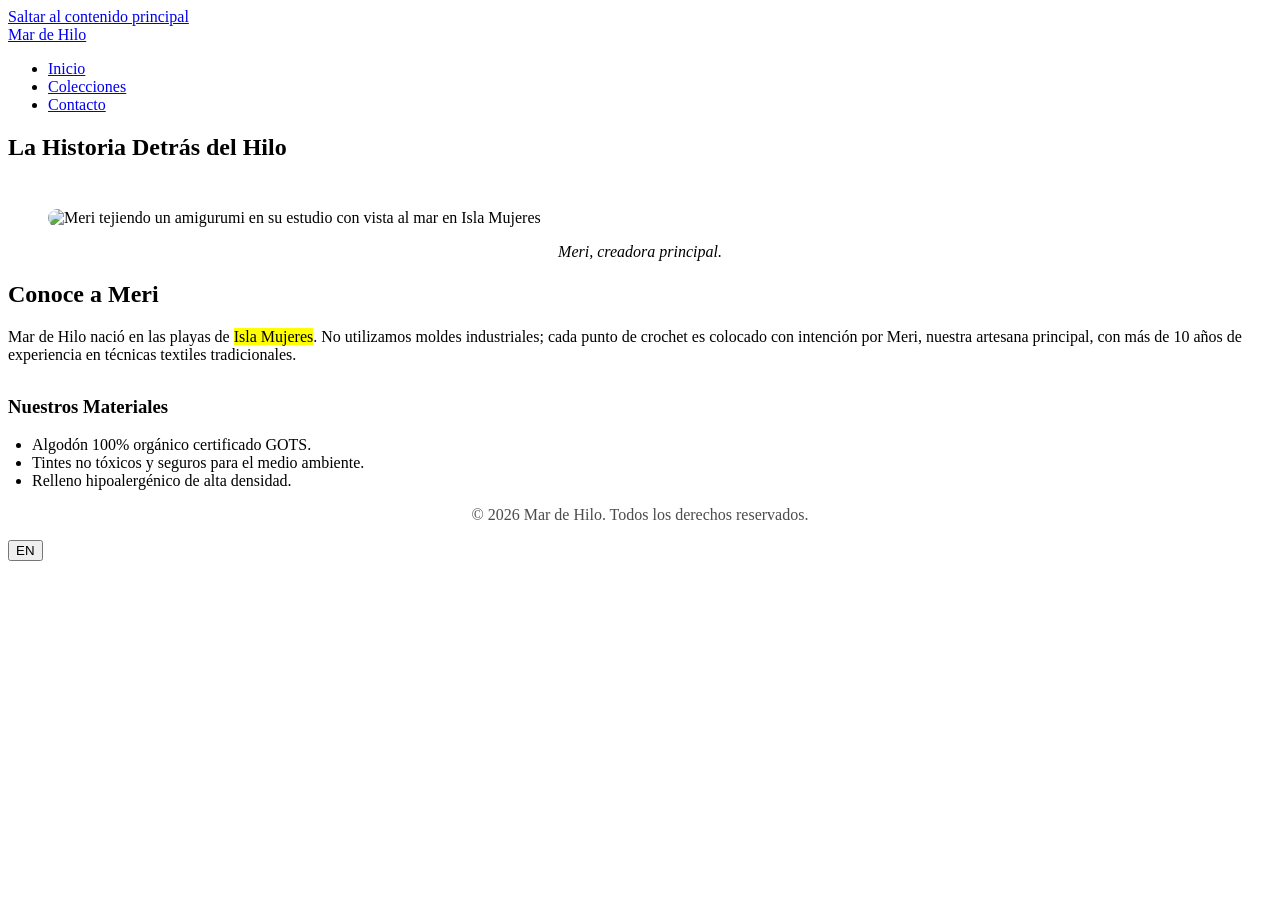
==== about.html @ 7aafaf2f "Crear about.html" ====
<!DOCTYPE html>
<html lang="es">
<head>
    <meta charset="UTF-8">
    <meta name="viewport" content="width=device-width, initial-scale=1.0">
    <title>Nuestra Historia | Mar de Hilo Isla Mujeres</title>
    <meta name="description" content="Conoce a Meri, la artesana detrás de Mar de Hilo. Descubre el proceso de 40+ horas para crear cada amigurumi de algodón orgánico en Isla Mujeres.">
    <link rel="canonical" href="https://mardehilo.com/about.html">
    <link rel="stylesheet" href="css/main.css">
    <link href="https://fonts.googleapis.com/css2?family=Cormorant+Garamond:wght@400;600&family=Poppins:wght@300;400;500&display=swap" rel="stylesheet">
</head>
<body>
    <a href="#main" class="skip-link">Saltar al contenido principal</a>
    <header role="banner">
        <nav role="navigation">
            <a href="/" class="logo">Mar de Hilo</a>
            <ul class="nav-links">
                <li><a href="/">Inicio</a></li>
                <li><a href="collections.html">Colecciones</a></li>
                <li><a href="contact.html">Contacto</a></li>
            </ul>
        </nav>
    </header>

    <main id="main" role="main">
        <section class="container">
            <h1 class="fade-in">La Historia Detrás del Hilo</h1>
            <div class="grid" style="align-items: center; margin-top: 3rem;">
                <figure class="fade-in">
                    <img src="assets/meri-studio.webp" alt="Meri tejiendo un amigurumi en su estudio con vista al mar en Isla Mujeres" width="600" height="400" loading="lazy" decoding="async" style="border-radius: 12px;">
                    <figcaption style="text-align: center; margin-top: 1rem; font-style: italic;">Meri, creadora principal.</figcaption>
                </figure>
                <div class="fade-in">
                    <h2>Conoce a Meri</h2>
                    <p>Mar de Hilo nació en las playas de <mark>Isla Mujeres</mark>. No utilizamos moldes industriales; cada punto de crochet es colocado con intención por Meri, nuestra artesana principal, con más de 10 años de experiencia en técnicas textiles tradicionales.</p>
                    <h3 style="margin-top: 2rem;">Nuestros Materiales</h3>
                    <ul style="list-style: disc; padding-left: 1.5rem; color: var(--color-texto-light);">
                        <li>Algodón 100% orgánico certificado GOTS.</li>
                        <li>Tintes no tóxicos y seguros para el medio ambiente.</li>
                        <li>Relleno hipoalergénico de alta densidad.</li>
                    </ul>
                </div>
            </div>
        </section>
    </main>

    <footer role="contentinfo">
        <div class="container">
            <p style="text-align: center; opacity: 0.7;">&copy; 2026 Mar de Hilo. Todos los derechos reservados.</p>
        </div>
    </footer>
    <button class="lang-toggle" id="langToggle">EN</button>
    <script type="module" src="js/main.js"></script>
</body>
</html>
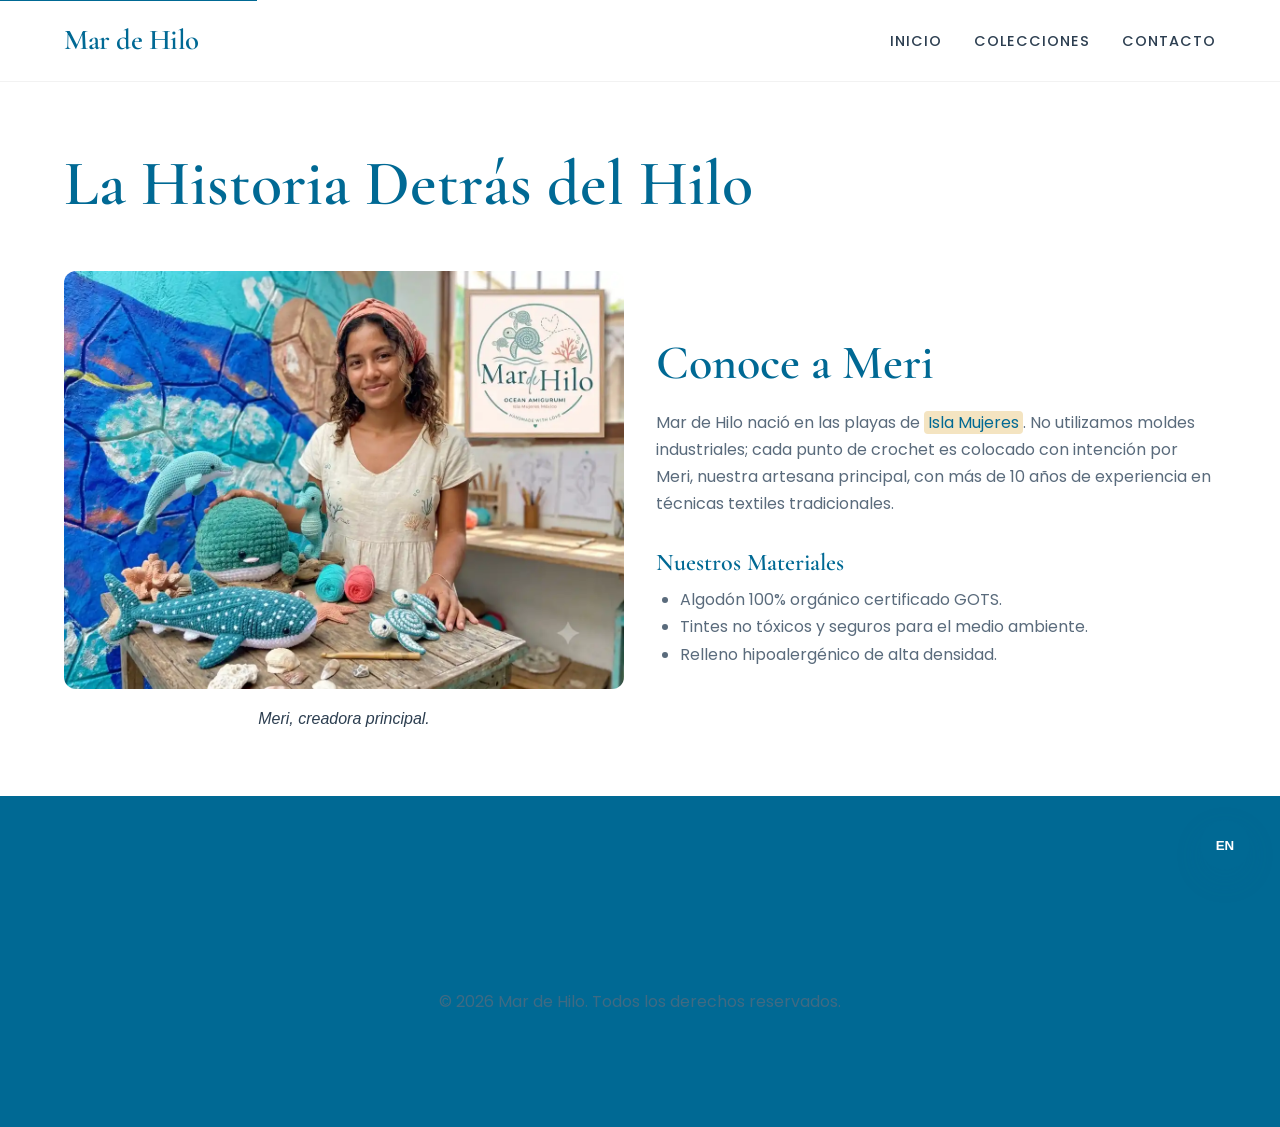
==== commit a3d13078: "Actualizar about.html" ====
--- a/about.html
+++ b/about.html
@@ -13,9 +13,9 @@
     <a href="#main" class="skip-link">Saltar al contenido principal</a>
     <header role="banner">
         <nav role="navigation">
-            <a href="/" class="logo">Mar de Hilo</a>
+            <a href="./" class="logo">Mar de Hilo</a>
             <ul class="nav-links">
-                <li><a href="/">Inicio</a></li>
+                <li><a href="./">Inicio</a></li>
                 <li><a href="collections.html">Colecciones</a></li>
                 <li><a href="contact.html">Contacto</a></li>
             </ul>
--- a/css/main.css
+++ b/css/main.css
@@ -0,0 +1,115 @@
+/* =========================================
+   1. VARIABLES & THEME
+   ========================================= */
+:root {
+    --color-turquesa: #40E0D0;
+    --color-arena: #F4E4C1;
+    --color-coral: #FF7F50;
+    --color-oceano: #006994;
+    --color-oceano-dark: #004d6e;
+    --color-blanco: #FFFFFF;
+    --color-texto: #2C3E50;
+    --color-texto-light: #5A6B7C;
+    --font-heading: 'Cormorant Garamond', serif;
+    --font-body: 'Poppins', sans-serif;
+    --spacing-xs: 0.5rem;
+    --spacing-sm: 1rem;
+    --spacing-md: 2rem;
+    --spacing-lg: 4rem;
+    --spacing-xl: 8rem;
+    --transition: all 0.4s cubic-bezier(0.25, 0.46, 0.45, 0.94);
+    --shadow-sm: 0 4px 6px rgba(0,0,0,0.05);
+    --shadow-md: 0 10px 30px rgba(0,105,148,0.1);
+}
+
+/* =========================================
+   2. RESET & BASE
+   ========================================= */
+*, *::before, *::after { box-sizing: border-box; margin: 0; padding: 0; }
+html { scroll-behavior: smooth; font-size: 16px; }
+body { font-family: var(--font-body); color: var(--color-texto); background-color: var(--color-blanco); line-height: 1.7; overflow-x: hidden; }
+img { max-width: 100%; height: auto; display: block; }
+a { text-decoration: none; color: inherit; transition: var(--transition); }
+ul { list-style: none; }
+
+/* =========================================
+   3. ACCESSIBILITY (WCAG 2.2)
+   ========================================= */
+.skip-link { position: absolute; top: -50px; left: 0; background: var(--color-oceano); color: white; padding: 12px; z-index: 1000; transition: top 0.3s; font-weight: 600; }
+.skip-link:focus { top: 0; }
+:focus-visible { outline: 3px solid var(--color-coral); outline-offset: 3px; border-radius: 4px; }
+
+/* =========================================
+   4. TYPOGRAPHY
+   ========================================= */
+h1, h2, h3, h4 { font-family: var(--font-heading); font-weight: 600; line-height: 1.2; color: var(--color-oceano); }
+h1 { font-size: clamp(2.5rem, 5vw, 4.5rem); margin-bottom: var(--spacing-md); }
+h2 { font-size: clamp(2rem, 4vw, 3rem); margin-bottom: var(--spacing-sm); }
+h3 { font-size: 1.5rem; margin-bottom: var(--spacing-xs); }
+p { margin-bottom: var(--spacing-sm); color: var(--color-texto-light); }
+mark { background-color: var(--color-arena); color: var(--color-oceano); padding: 0 4px; border-radius: 4px; }
+
+/* =========================================
+   5. LAYOUT & COMPONENTS
+   ========================================= */
+.container { width: 90%; max-width: 1200px; margin: 0 auto; padding: var(--spacing-lg) 0; }
+section { padding: var(--spacing-xl) 0; position: relative; }
+
+/* Buttons */
+.btn { display: inline-block; padding: 1rem 2.5rem; border-radius: 50px; font-weight: 500; transition: var(--transition); cursor: pointer; border: 2px solid transparent; font-size: 1rem; text-align: center; }
+.btn-primary { background: var(--color-oceano); color: white; }
+.btn-primary:hover { background: var(--color-turquesa); color: var(--color-oceano-dark); transform: translateY(-2px); box-shadow: var(--shadow-md); }
+.btn-secondary { background: transparent; color: var(--color-oceano); border-color: var(--color-oceano); }
+.btn-secondary:hover { background: var(--color-oceano); color: white; }
+
+/* Navigation */
+header { position: sticky; top: 0; z-index: 100; background: rgba(255, 255, 255, 0.95); backdrop-filter: blur(10px); border-bottom: 1px solid rgba(0,0,0,0.05); }
+nav { display: flex; justify-content: space-between; align-items: center; padding: var(--spacing-sm) 5%; max-width: 1400px; margin: 0 auto; }
+.logo { font-family: var(--font-heading); font-size: 1.8rem; font-weight: 600; color: var(--color-oceano); letter-spacing: -0.5px; }
+.nav-links { display: flex; gap: var(--spacing-md); }
+.nav-links a { font-weight: 500; font-size: 0.9rem; text-transform: uppercase; letter-spacing: 1px; position: relative; }
+.nav-links a::after { content: ''; position: absolute; bottom: -4px; left: 0; width: 0; height: 2px; background: var(--color-coral); transition: var(--transition); }
+.nav-links a:hover::after, .nav-links a.active::after { width: 100%; }
+
+/* Hero */
+.hero { min-height: 90vh; display: flex; align-items: center; justify-content: center; text-align: center; background: linear-gradient(rgba(0,105,148,0.1), rgba(0,105,148,0.2)), url('../assets/hero-bg.webp') center/cover no-repeat; }
+.hero-content { background: rgba(255, 255, 255, 0.9); padding: var(--spacing-lg); border-radius: 12px; backdrop-filter: blur(8px); max-width: 800px; margin: var(--spacing-md); box-shadow: var(--shadow-md); }
+
+/* Cards & Grid */
+.grid { display: grid; grid-template-columns: repeat(auto-fit, minmax(300px, 1fr)); gap: var(--spacing-md); }
+.card { background: white; border-radius: 12px; overflow: hidden; box-shadow: var(--shadow-sm); transition: var(--transition); border: 1px solid rgba(0,0,0,0.03); }
+.card:hover { transform: translateY(-8px); box-shadow: var(--shadow-md); }
+.card img { width: 100%; height: 300px; object-fit: cover; transition: var(--transition); }
+.card:hover img { transform: scale(1.03); }
+.card-body { padding: var(--spacing-md); }
+
+/* FAQ (AEO) */
+details { background: white; border: 1px solid #eee; border-radius: 8px; margin-bottom: var(--spacing-sm); padding: var(--spacing-md); transition: var(--transition); }
+details[open] { border-color: var(--color-turquesa); box-shadow: var(--shadow-sm); }
+summary { font-family: var(--font-heading); font-size: 1.2rem; font-weight: 600; color: var(--color-oceano); cursor: pointer; list-style: none; display: flex; justify-content: space-between; align-items: center; }
+summary::after { content: '+'; font-size: 1.5rem; color: var(--color-coral); }
+details[open] summary::after { content: '-'; }
+details p { margin-top: var(--spacing-sm); }
+
+/* Footer */
+footer { background: var(--color-oceano); color: white; padding: var(--spacing-xl) 0 var(--spacing-md); }
+footer h3 { color: var(--color-turquesa); font-size: 1.5rem; margin-bottom: var(--spacing-md); }
+footer a { color: rgba(255,255,255,0.8); display: block; margin-bottom: var(--spacing-xs); }
+footer a:hover { color: var(--color-coral); padding-left: 5px; }
+.footer-grid { display: grid; grid-template-columns: repeat(auto-fit, minmax(200px, 1fr)); gap: var(--spacing-lg); margin-bottom: var(--spacing-lg); }
+
+/* Language Toggle */
+.lang-toggle { position: fixed; bottom: 30px; right: 30px; z-index: 200; background: var(--color-oceano); color: white; border: none; width: 50px; height: 50px; border-radius: 50%; cursor: pointer; box-shadow: var(--shadow-md); font-weight: 600; transition: var(--transition); }
+.lang-toggle:hover { background: var(--color-coral); transform: scale(1.1); }
+
+/* Animations */
+.fade-in { opacity: 0; transform: translateY(30px); transition: opacity 0.8s ease-out, transform 0.8s ease-out; }
+.fade-in.visible { opacity: 1; transform: translateY(0); }
+
+/* Responsive */
+@media (max-width: 768px) {
+    .nav-links { display: none; } /* Simplified for this delivery. Add hamburger menu JS for full prod */
+    h1 { font-size: 2.5rem; }
+    .hero-content { margin: var(--spacing-sm); padding: var(--spacing-md); }
+    .btn { display: block; width: 100%; margin: var(--spacing-xs) 0; }
+}
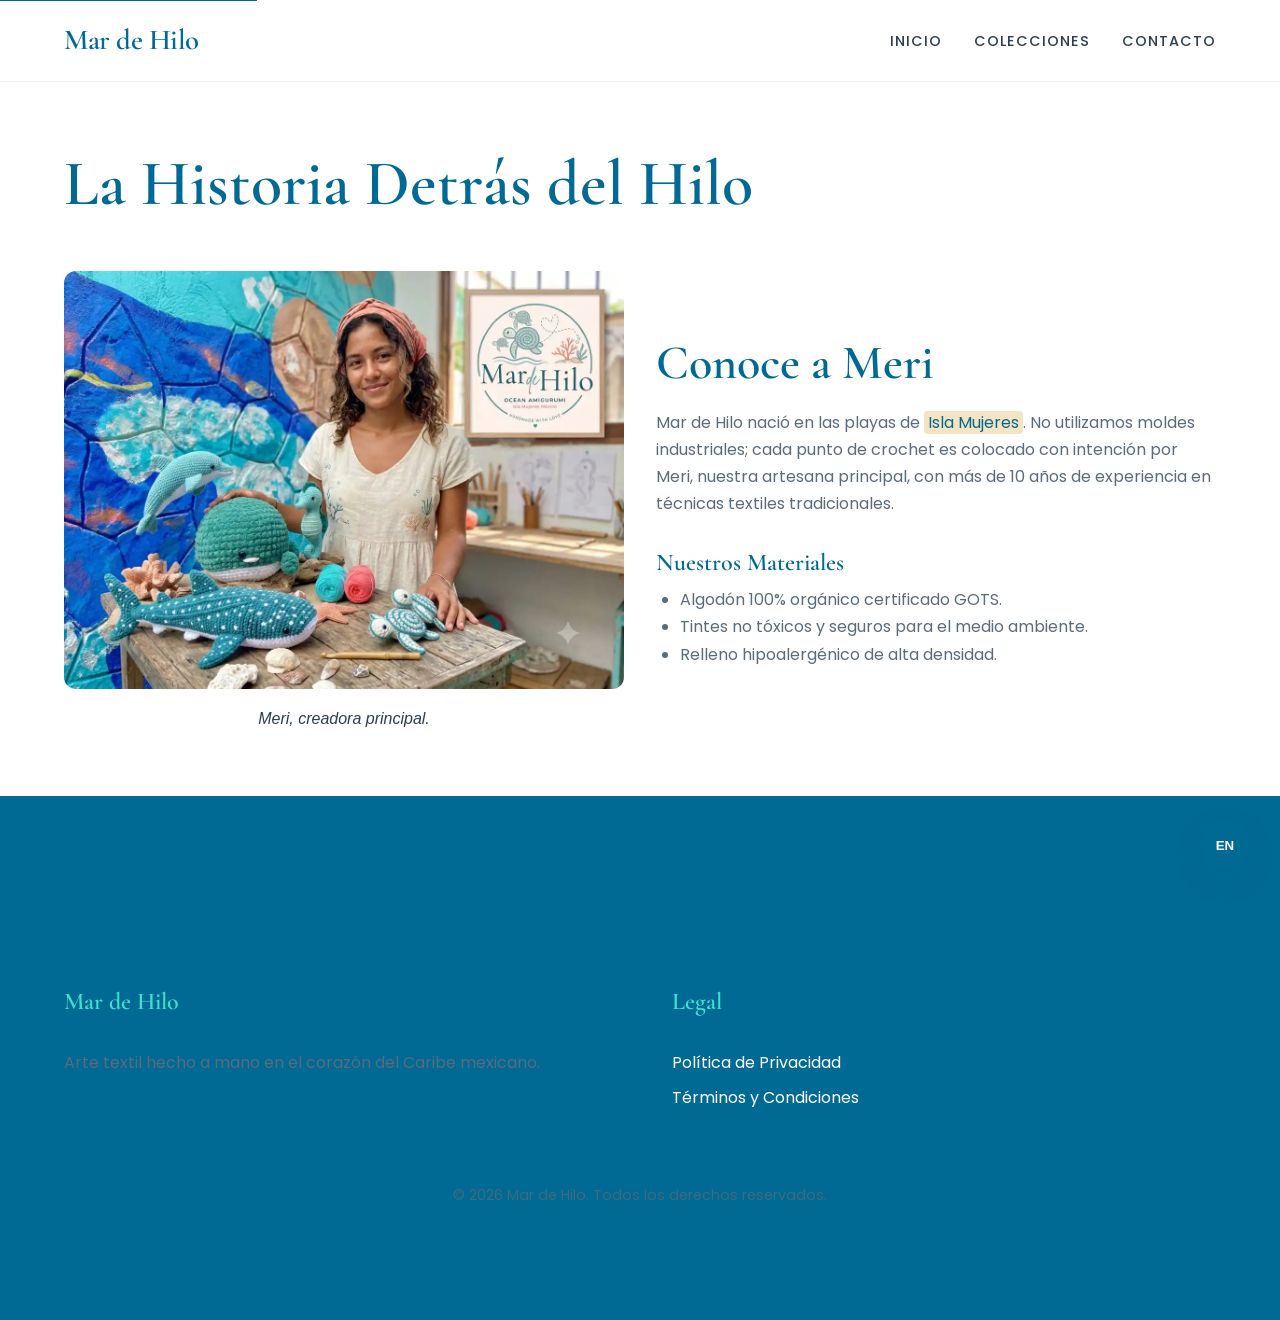
==== commit 1724e302: "Actualizar about.html" ====
--- a/about.html
+++ b/about.html
@@ -46,7 +46,18 @@
 
     <footer role="contentinfo">
         <div class="container">
-            <p style="text-align: center; opacity: 0.7;">&copy; 2026 Mar de Hilo. Todos los derechos reservados.</p>
+            <div class="footer-grid">
+                <div>
+                    <h3>Mar de Hilo</h3>
+                    <p>Arte textil hecho a mano en el corazón del Caribe mexicano.</p>
+                </div>
+                <div>
+                    <h3>Legal</h3>
+                    <a href="privacy-policy.html" data-i18n="footer_privacy">Política de Privacidad</a>
+                    <a href="terms.html" data-i18n="footer_terms">Términos y Condiciones</a>
+                </div>
+            </div>
+            <p style="text-align: center; opacity: 0.7; font-size: 0.9rem;">&copy; 2026 Mar de Hilo. <span data-i18n="footer_rights">Todos los derechos reservados.</span></p>
         </div>
     </footer>
     <button class="lang-toggle" id="langToggle">EN</button>
--- a/css/main.css
+++ b/css/main.css
@@ -94,7 +94,7 @@
 /* Footer */
 footer { background: var(--color-oceano); color: white; padding: var(--spacing-xl) 0 var(--spacing-md); }
 footer h3 { color: var(--color-turquesa); font-size: 1.5rem; margin-bottom: var(--spacing-md); }
-footer a { color: rgba(255,255,255,0.8); display: block; margin-bottom: var(--spacing-xs); }
+footer a { color: color: #FFFFFF; display: block; margin-bottom: var(--spacing-xs); }
 footer a:hover { color: var(--color-coral); padding-left: 5px; }
 .footer-grid { display: grid; grid-template-columns: repeat(auto-fit, minmax(200px, 1fr)); gap: var(--spacing-lg); margin-bottom: var(--spacing-lg); }
 
@@ -103,7 +103,7 @@
 .lang-toggle:hover { background: var(--color-coral); transform: scale(1.1); }
 
 /* Animations */
-.fade-in { opacity: 0; transform: translateY(30px); transition: opacity 0.8s ease-out, transform 0.8s ease-out; }
+.fade-in { opacity: 1; transform: translateY(30px); transition: opacity 0.8s ease-out, transform 0.8s ease-out; }
 .fade-in.visible { opacity: 1; transform: translateY(0); }
 
 /* Responsive */
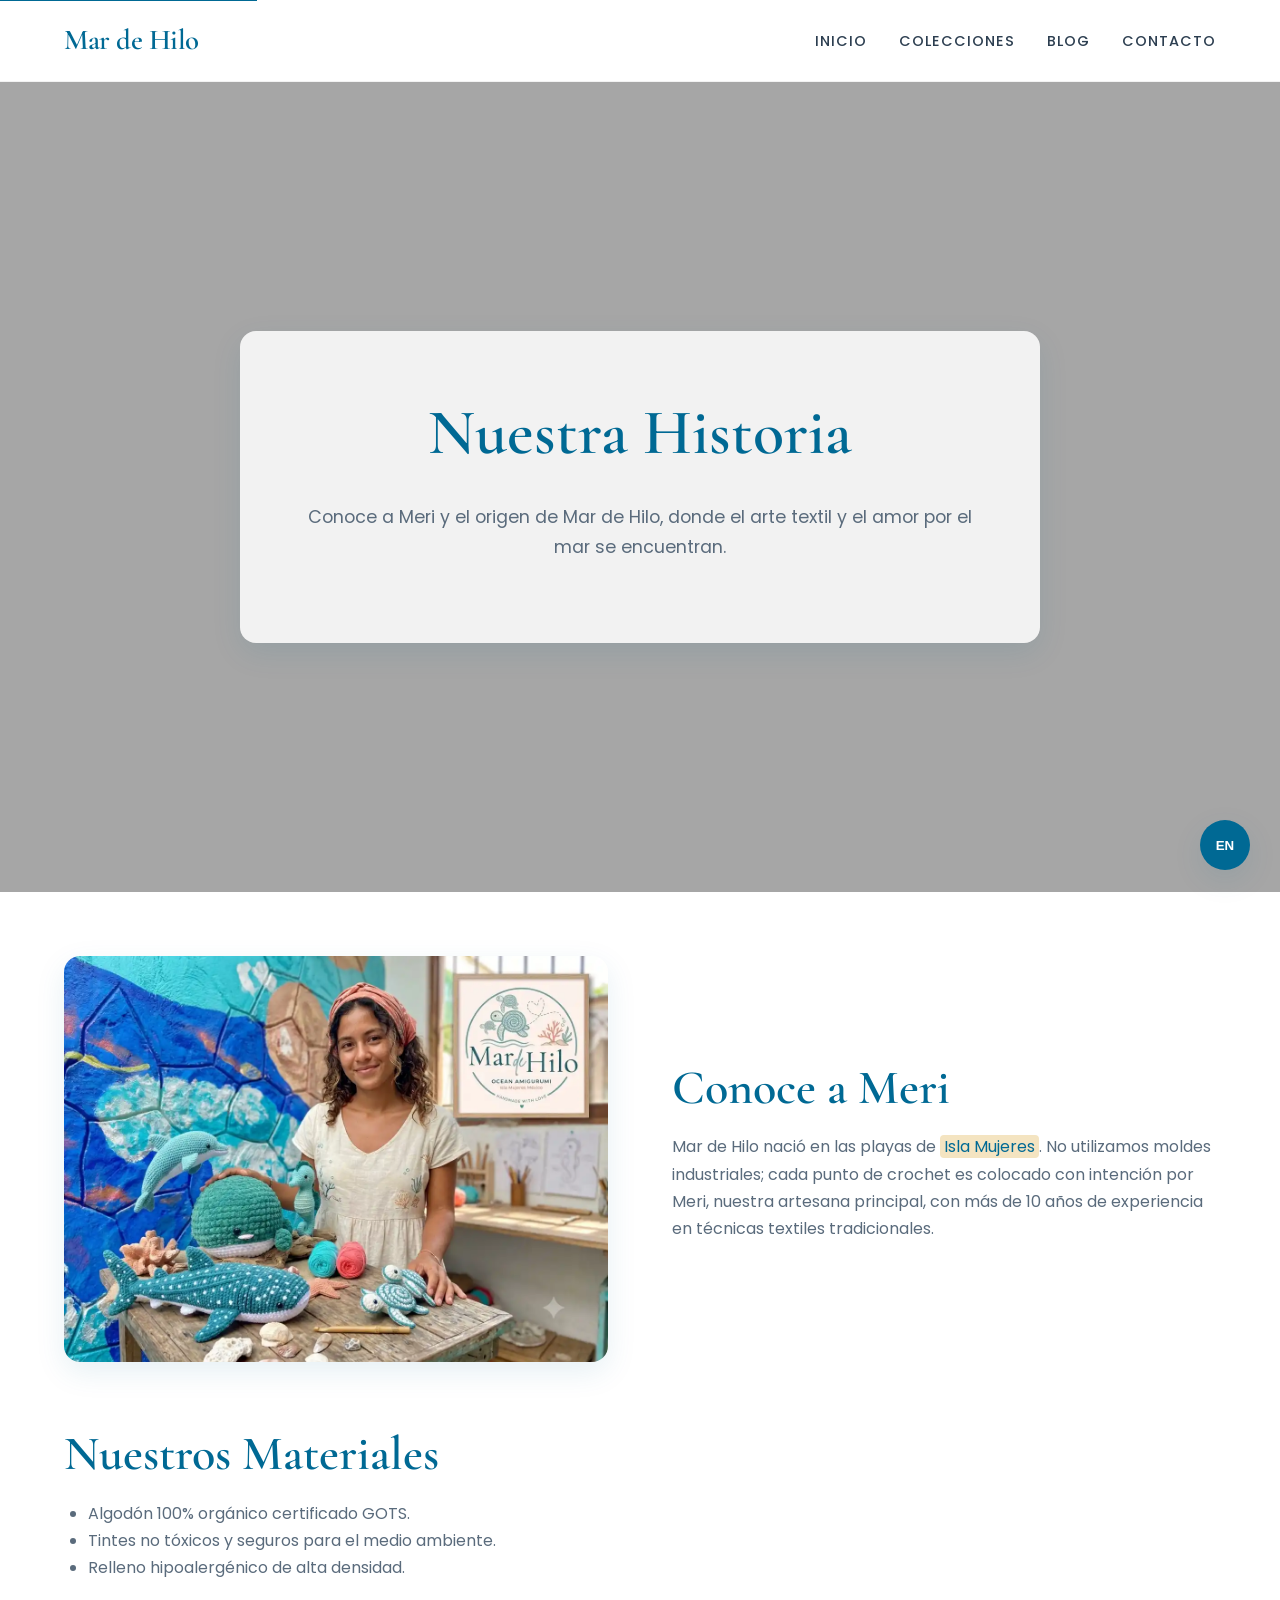
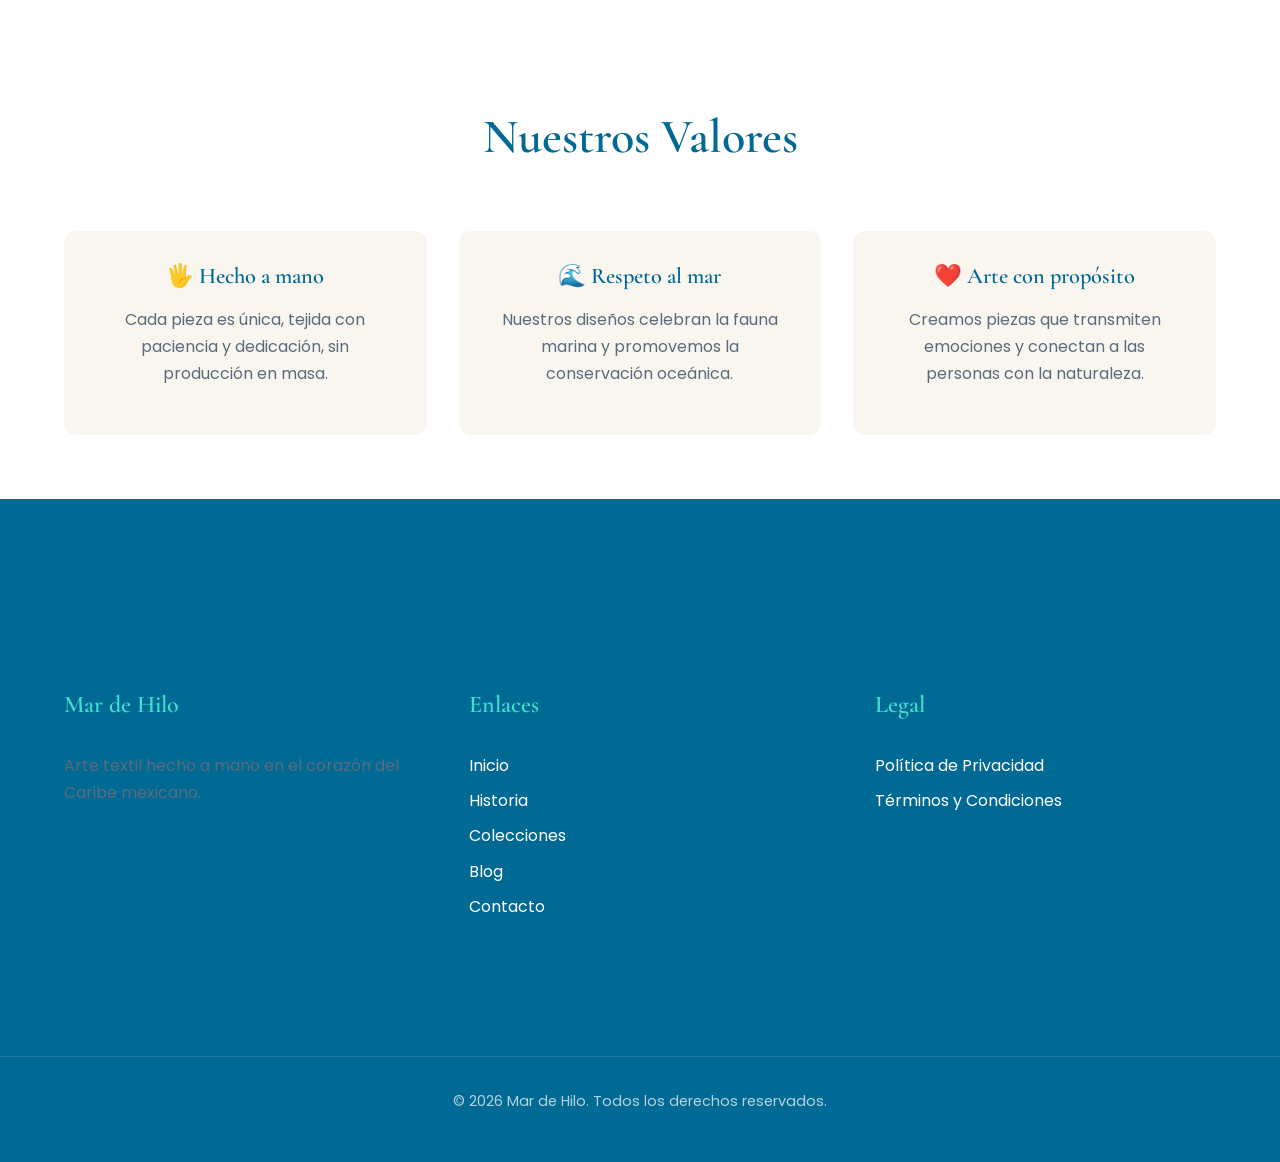
==== commit f9dbab9e: "Actualizar about.html" ====
--- a/about.html
+++ b/about.html
@@ -6,61 +6,129 @@
     <title>Nuestra Historia | Mar de Hilo Isla Mujeres</title>
     <meta name="description" content="Conoce a Meri, la artesana detrás de Mar de Hilo. Descubre el proceso de 40+ horas para crear cada amigurumi de algodón orgánico en Isla Mujeres.">
     <link rel="canonical" href="https://mardehilo.com/about.html">
+
+    <!-- Open Graph / Facebook -->
+    <meta property="og:type" content="website">
+    <meta property="og:url" content="https://mardehilo.com/about.html">
+    <meta property="og:title" content="Nuestra Historia | Mar de Hilo">
+    <meta property="og:description" content="Conoce a Meri, la artesana detrás de cada amigurumi tejido a mano en Isla Mujeres.">
+    <meta property="og:image" content="https://mardehilo.com/assets/meri-studio.webp">
+
+    <!-- Twitter -->
+    <meta name="twitter:card" content="summary_large_image">
+    <meta name="twitter:title" content="Nuestra Historia | Mar de Hilo">
+    <meta name="twitter:description" content="Conoce a Meri, la artesana detrás de cada amigurumi tejido a mano en Isla Mujeres.">
+
+    <link rel="alternate" hreflang="es" href="https://mardehilo.com/about.html?lang=es">
+    <link rel="alternate" hreflang="en" href="https://mardehilo.com/about.html?lang=en">
+
+    <link rel="preconnect" href="https://fonts.googleapis.com">
+    <link href="https://fonts.googleapis.com/css2?family=Cormorant+Garamond:wght@400;600&family=Poppins:wght@300;400;500&display=swap" rel="stylesheet">
     <link rel="stylesheet" href="css/main.css">
-    <link href="https://fonts.googleapis.com/css2?family=Cormorant+Garamond:wght@400;600&family=Poppins:wght@300;400;500&display=swap" rel="stylesheet">
+
+    <!-- Schema.org para la página About (opcional) -->
+    <script type="application/ld+json">
+    {
+      "@context": "https://schema.org",
+      "@type": "AboutPage",
+      "name": "Nuestra Historia",
+      "description": "Conoce a Meri, la artesana detrás de Mar de Hilo, y descubre el proceso artesanal de creación de amigurumis en Isla Mujeres.",
+      "url": "https://mardehilo.com/about.html"
+    }
+    </script>
 </head>
 <body>
-    <a href="#main" class="skip-link">Saltar al contenido principal</a>
+    <a href="#main" class="skip-link" data-i18n="skip_link">Saltar al contenido principal</a>
+
     <header role="banner">
-        <nav role="navigation">
+        <nav role="navigation" aria-label="Navegación principal">
             <a href="./" class="logo">Mar de Hilo</a>
             <ul class="nav-links">
-                <li><a href="./">Inicio</a></li>
-                <li><a href="collections.html">Colecciones</a></li>
-                <li><a href="contact.html">Contacto</a></li>
+                <li><a href="./" data-i18n="nav_home">Inicio</a></li>
+                <li><a href="collections.html" data-i18n="nav_collections">Colecciones</a></li>
+                <li><a href="blog.html" data-i18n="nav_blog">Blog</a></li>
+                <li><a href="contact.html" data-i18n="nav_contact">Contacto</a></li>
             </ul>
         </nav>
     </header>
 
     <main id="main" role="main">
-        <section class="container">
-            <h1 class="fade-in">La Historia Detrás del Hilo</h1>
-            <div class="grid" style="align-items: center; margin-top: 3rem;">
-                <figure class="fade-in">
-                    <img src="assets/meri-studio.webp" alt="Meri tejiendo un amigurumi en su estudio con vista al mar en Isla Mujeres" width="600" height="400" loading="lazy" decoding="async" style="border-radius: 12px;">
-                    <figcaption style="text-align: center; margin-top: 1rem; font-style: italic;">Meri, creadora principal.</figcaption>
-                </figure>
-                <div class="fade-in">
-                    <h2>Conoce a Meri</h2>
-                    <p>Mar de Hilo nació en las playas de <mark>Isla Mujeres</mark>. No utilizamos moldes industriales; cada punto de crochet es colocado con intención por Meri, nuestra artesana principal, con más de 10 años de experiencia en técnicas textiles tradicionales.</p>
-                    <h3 style="margin-top: 2rem;">Nuestros Materiales</h3>
-                    <ul style="list-style: disc; padding-left: 1.5rem; color: var(--color-texto-light);">
-                        <li>Algodón 100% orgánico certificado GOTS.</li>
-                        <li>Tintes no tóxicos y seguros para el medio ambiente.</li>
-                        <li>Relleno hipoalergénico de alta densidad.</li>
-                    </ul>
+        <!-- ===== HERO ===== -->
+        <section class="hero" aria-labelledby="about-hero-heading">
+            <div class="hero-content fade-in">
+                <h1 id="about-hero-heading" data-i18n="page_about_title">Nuestra Historia</h1>
+                <p data-i18n="page_about_desc">Conoce a Meri y el origen de Mar de Hilo, donde el arte textil y el amor por el mar se encuentran.</p>
+            </div>
+        </section>
+
+        <!-- ===== CONOCE A MERI ===== -->
+        <section class="container about-brand" aria-labelledby="meri-heading">
+            <div class="about-brand-wrapper">
+                <div class="about-brand-image">
+                    <img src="assets/meri-studio.webp" alt="Meri tejiendo un amigurumi en su estudio con vista al mar en Isla Mujeres" width="600" height="400" loading="lazy" decoding="async">
                 </div>
+                <div class="about-brand-text">
+                    <h2 id="meri-heading" class="fade-in" data-i18n="about_meri_title">Conoce a Meri</h2>
+                    <p class="fade-in" data-i18n="about_meri_desc">Mar de Hilo nació en las playas de <mark>Isla Mujeres</mark>. No utilizamos moldes industriales; cada punto de crochet es colocado con intención por Meri, nuestra artesana principal, con más de 10 años de experiencia en técnicas textiles tradicionales.</p>
+                </div>
+            </div>
+        </section>
+
+        <!-- ===== NUESTROS MATERIALES ===== -->
+        <section class="container" aria-labelledby="materials-heading" style="padding-top: 0;">
+            <h2 id="materials-heading" class="fade-in" data-i18n="about_materials_title">Nuestros Materiales</h2>
+            <ul class="fade-in" style="list-style: disc; padding-left: 1.5rem; color: var(--color-texto-light);">
+                <li data-i18n="about_material1">Algodón 100% orgánico certificado GOTS.</li>
+                <li data-i18n="about_material2">Tintes no tóxicos y seguros para el medio ambiente.</li>
+                <li data-i18n="about_material3">Relleno hipoalergénico de alta densidad.</li>
+            </ul>
+        </section>
+
+        <!-- ===== VALORES ===== -->
+        <section class="container benefits" aria-labelledby="values-heading">
+            <h2 id="values-heading" class="fade-in" data-i18n="about_values_title">Nuestros Valores</h2>
+            <div class="benefits-grid">
+                <article class="benefit-card fade-in">
+                    <h3 data-i18n="about_value1_title">🖐️ Hecho a mano</h3>
+                    <p data-i18n="about_value1_desc">Cada pieza es única, tejida con paciencia y dedicación, sin producción en masa.</p>
+                </article>
+                <article class="benefit-card fade-in">
+                    <h3 data-i18n="about_value2_title">🌊 Respeto al mar</h3>
+                    <p data-i18n="about_value2_desc">Nuestros diseños celebran la fauna marina y promovemos la conservación oceánica.</p>
+                </article>
+                <article class="benefit-card fade-in">
+                    <h3 data-i18n="about_value3_title">❤️ Arte con propósito</h3>
+                    <p data-i18n="about_value3_desc">Creamos piezas que transmiten emociones y conectan a las personas con la naturaleza.</p>
+                </article>
             </div>
         </section>
     </main>
 
+    <!-- ===== FOOTER ===== -->
     <footer role="contentinfo">
-        <div class="container">
-            <div class="footer-grid">
-                <div>
-                    <h3>Mar de Hilo</h3>
-                    <p>Arte textil hecho a mano en el corazón del Caribe mexicano.</p>
-                </div>
-                <div>
-                    <h3>Legal</h3>
-                    <a href="privacy-policy.html" data-i18n="footer_privacy">Política de Privacidad</a>
-                    <a href="terms.html" data-i18n="footer_terms">Términos y Condiciones</a>
-                </div>
+        <div class="container footer-grid">
+            <div class="footer-col">
+                <h3 data-i18n="footer_brand">Mar de Hilo</h3>
+                <p data-i18n="footer_tagline">Arte textil hecho a mano en el corazón del Caribe mexicano.</p>
             </div>
-            <p style="text-align: center; opacity: 0.7; font-size: 0.9rem;">&copy; 2026 Mar de Hilo. <span data-i18n="footer_rights">Todos los derechos reservados.</span></p>
+            <div class="footer-col">
+                <h3 data-i18n="footer_links_title">Enlaces</h3>
+                <a href="./" data-i18n="nav_home">Inicio</a>
+                <a href="about.html" data-i18n="nav_about">Historia</a>
+                <a href="collections.html" data-i18n="nav_collections">Colecciones</a>
+                <a href="blog.html" data-i18n="nav_blog">Blog</a>
+                <a href="contact.html" data-i18n="nav_contact">Contacto</a>
+            </div>
+            <div class="footer-col">
+                <h3 data-i18n="footer_legal">Legal</h3>
+                <a href="privacy-policy.html" data-i18n="footer_privacy">Política de Privacidad</a>
+                <a href="terms.html" data-i18n="footer_terms">Términos y Condiciones</a>
+            </div>
         </div>
+        <p class="footer-copy">&copy; 2026 Mar de Hilo. <span data-i18n="footer_rights">Todos los derechos reservados.</span></p>
     </footer>
-    <button class="lang-toggle" id="langToggle">EN</button>
+
+    <button class="lang-toggle" id="langToggle" aria-label="Cambiar idioma">EN</button>
     <script type="module" src="js/main.js"></script>
 </body>
-</html>
+</html>
--- a/css/main.css
+++ b/css/main.css
@@ -71,45 +71,343 @@
 .nav-links a::after { content: ''; position: absolute; bottom: -4px; left: 0; width: 0; height: 2px; background: var(--color-coral); transition: var(--transition); }
 .nav-links a:hover::after, .nav-links a.active::after { width: 100%; }
 
-/* Hero */
-.hero { min-height: 90vh; display: flex; align-items: center; justify-content: center; text-align: center; background: linear-gradient(rgba(0,105,148,0.1), rgba(0,105,148,0.2)), url('../assets/hero-bg.webp') center/cover no-repeat; }
-.hero-content { background: rgba(255, 255, 255, 0.9); padding: var(--spacing-lg); border-radius: 12px; backdrop-filter: blur(8px); max-width: 800px; margin: var(--spacing-md); box-shadow: var(--shadow-md); }
-
-/* Cards & Grid */
-.grid { display: grid; grid-template-columns: repeat(auto-fit, minmax(300px, 1fr)); gap: var(--spacing-md); }
-.card { background: white; border-radius: 12px; overflow: hidden; box-shadow: var(--shadow-sm); transition: var(--transition); border: 1px solid rgba(0,0,0,0.03); }
-.card:hover { transform: translateY(-8px); box-shadow: var(--shadow-md); }
-.card img { width: 100%; height: 300px; object-fit: cover; transition: var(--transition); }
-.card:hover img { transform: scale(1.03); }
-.card-body { padding: var(--spacing-md); }
-
-/* FAQ (AEO) */
-details { background: white; border: 1px solid #eee; border-radius: 8px; margin-bottom: var(--spacing-sm); padding: var(--spacing-md); transition: var(--transition); }
-details[open] { border-color: var(--color-turquesa); box-shadow: var(--shadow-sm); }
-summary { font-family: var(--font-heading); font-size: 1.2rem; font-weight: 600; color: var(--color-oceano); cursor: pointer; list-style: none; display: flex; justify-content: space-between; align-items: center; }
-summary::after { content: '+'; font-size: 1.5rem; color: var(--color-coral); }
-details[open] summary::after { content: '-'; }
-details p { margin-top: var(--spacing-sm); }
-
-/* Footer */
-footer { background: var(--color-oceano); color: white; padding: var(--spacing-xl) 0 var(--spacing-md); }
-footer h3 { color: var(--color-turquesa); font-size: 1.5rem; margin-bottom: var(--spacing-md); }
-footer a { color: color: #FFFFFF; display: block; margin-bottom: var(--spacing-xs); }
-footer a:hover { color: var(--color-coral); padding-left: 5px; }
-.footer-grid { display: grid; grid-template-columns: repeat(auto-fit, minmax(200px, 1fr)); gap: var(--spacing-lg); margin-bottom: var(--spacing-lg); }
-
-/* Language Toggle */
-.lang-toggle { position: fixed; bottom: 30px; right: 30px; z-index: 200; background: var(--color-oceano); color: white; border: none; width: 50px; height: 50px; border-radius: 50%; cursor: pointer; box-shadow: var(--shadow-md); font-weight: 600; transition: var(--transition); }
-.lang-toggle:hover { background: var(--color-coral); transform: scale(1.1); }
-
-/* Animations */
-.fade-in { opacity: 1; transform: translateY(30px); transition: opacity 0.8s ease-out, transform 0.8s ease-out; }
-.fade-in.visible { opacity: 1; transform: translateY(0); }
-
-/* Responsive */
+/* =========================================
+   HERO (NUEVA VERSIÓN CON PICTURE Y OVERLAY)
+   ========================================= */
+.hero {
+    position: relative;
+    min-height: 90vh;
+    display: flex;
+    align-items: center;
+    justify-content: center;
+    text-align: center;
+    overflow: hidden;
+}
+
+.hero picture {
+    position: absolute;
+    top: 0;
+    left: 0;
+    width: 100%;
+    height: 100%;
+    z-index: 0;
+}
+
+.hero picture img,
+.hero picture source {
+    width: 100%;
+    height: 100%;
+    object-fit: cover;
+}
+
+.hero::after {
+    content: '';
+    position: absolute;
+    top: 0;
+    left: 0;
+    width: 100%;
+    height: 100%;
+    background: rgba(0, 0, 0, 0.35);
+    z-index: 1;
+}
+
+.hero-content {
+    position: relative;
+    z-index: 2;
+    background: rgba(255, 255, 255, 0.85);
+    backdrop-filter: blur(4px);
+    padding: var(--spacing-lg);
+    border-radius: 16px;
+    max-width: 800px;
+    margin: var(--spacing-md);
+    box-shadow: var(--shadow-md);
+}
+
+.hero-subtitle {
+    display: block;
+    font-family: var(--font-heading);
+    font-size: 1.2rem;
+    letter-spacing: 4px;
+    text-transform: uppercase;
+    color: var(--color-coral);
+    margin-bottom: var(--spacing-sm);
+}
+
+.hero-content h1 {
+    color: var(--color-oceano);
+}
+
+.hero-content p {
+    color: var(--color-texto-light);
+    font-size: 1.1rem;
+}
+
+.hero-buttons {
+    margin-top: var(--spacing-md);
+    display: flex;
+    gap: var(--spacing-sm);
+    justify-content: center;
+    flex-wrap: wrap;
+}
+
+/* =========================================
+   NUEVAS SECCIONES (BENEFICIOS, ABOUT, TESTIMONIOS, FAQ)
+   ========================================= */
+/* Beneficios */
+.benefits h2 {
+    text-align: center;
+    margin-bottom: var(--spacing-lg);
+}
+
+.benefits-grid {
+    display: grid;
+    grid-template-columns: repeat(auto-fit, minmax(250px, 1fr));
+    gap: var(--spacing-md);
+}
+
+.benefit-card {
+    text-align: center;
+    padding: var(--spacing-md);
+    background: #f9f6f0;
+    border-radius: 12px;
+    transition: var(--transition);
+}
+
+.benefit-card:hover {
+    transform: translateY(-6px);
+    box-shadow: var(--shadow-md);
+}
+
+.benefit-card h3 {
+    font-size: 1.4rem;
+    margin-bottom: var(--spacing-sm);
+}
+
+/* About Brand */
+.about-brand-wrapper {
+    display: flex;
+    flex-wrap: wrap;
+    align-items: center;
+    gap: var(--spacing-lg);
+}
+
+.about-brand-text {
+    flex: 1 1 300px;
+}
+
+.about-brand-image {
+    flex: 1 1 300px;
+    text-align: center;
+}
+
+.about-brand-image img {
+    border-radius: 16px;
+    box-shadow: var(--shadow-md);
+    max-width: 100%;
+}
+
+/* Testimonios */
+.testimonials {
+    background: #f3efe9;
+    border-radius: 24px;
+    padding: var(--spacing-xl) var(--spacing-md);
+    margin: var(--spacing-xl) auto;
+}
+
+.testimonials h2 {
+    text-align: center;
+    margin-bottom: var(--spacing-lg);
+}
+
+.testimonials-grid {
+    display: grid;
+    grid-template-columns: repeat(auto-fit, minmax(250px, 1fr));
+    gap: var(--spacing-md);
+}
+
+.testimonial-card {
+    background: white;
+    padding: var(--spacing-md);
+    border-radius: 12px;
+    box-shadow: var(--shadow-sm);
+}
+
+.testimonial-card p {
+    font-style: italic;
+    margin-bottom: var(--spacing-sm);
+}
+
+.testimonial-card footer {
+    font-weight: 600;
+    color: var(--color-oceano);
+    background: transparent;
+    padding: 0;
+}
+
+/* FAQ */
+.faq h2 {
+    text-align: center;
+    margin-bottom: var(--spacing-lg);
+}
+
+.faq-list {
+    max-width: 800px;
+    margin: 0 auto;
+}
+
+details {
+    background: white;
+    border: 1px solid #eee;
+    border-radius: 8px;
+    margin-bottom: var(--spacing-sm);
+    padding: var(--spacing-md);
+    transition: var(--transition);
+}
+
+details[open] {
+    border-color: var(--color-turquesa);
+    box-shadow: var(--shadow-sm);
+}
+
+summary {
+    font-family: var(--font-heading);
+    font-size: 1.2rem;
+    font-weight: 600;
+    color: var(--color-oceano);
+    cursor: pointer;
+    list-style: none;
+    display: flex;
+    justify-content: space-between;
+    align-items: center;
+}
+
+summary::after {
+    content: '+';
+    font-size: 1.5rem;
+    color: var(--color-coral);
+}
+
+details[open] summary::after {
+    content: '-';
+}
+
+details p {
+    margin-top: var(--spacing-sm);
+}
+
+/* =========================================
+   FOOTER (solo se corrigió un error de sintaxis)
+   ========================================= */
+footer {
+    background: var(--color-oceano);
+    color: white;
+    padding: var(--spacing-xl) 0 var(--spacing-md);
+}
+
+footer h3 {
+    color: var(--color-turquesa);
+    font-size: 1.5rem;
+    margin-bottom: var(--spacing-md);
+}
+
+footer a {
+    color: #FFFFFF;  /* antes: color: color: #FFFFFF; */
+    display: block;
+    margin-bottom: var(--spacing-xs);
+}
+
+footer a:hover {
+    color: var(--color-coral);
+    padding-left: 5px;
+}
+
+.footer-grid {
+    display: grid;
+    grid-template-columns: repeat(auto-fit, minmax(200px, 1fr));
+    gap: var(--spacing-lg);
+    margin-bottom: var(--spacing-lg);
+}
+
+.footer-copy {
+    text-align: center;
+    opacity: 0.7;
+    font-size: 0.9rem;
+    border-top: 1px solid rgba(255,255,255,0.2);
+    padding-top: var(--spacing-md);
+    margin-top: var(--spacing-md);
+    color: white;
+}
+
+/* =========================================
+   LANGUAGE TOGGLE
+   ========================================= */
+.lang-toggle {
+    position: fixed;
+    bottom: 30px;
+    right: 30px;
+    z-index: 200;
+    background: var(--color-oceano);
+    color: white;
+    border: none;
+    width: 50px;
+    height: 50px;
+    border-radius: 50%;
+    cursor: pointer;
+    box-shadow: var(--shadow-md);
+    font-weight: 600;
+    transition: var(--transition);
+}
+
+.lang-toggle:hover {
+    background: var(--color-coral);
+    transform: scale(1.1);
+}
+
+/* =========================================
+   ANIMATIONS
+   ========================================= */
+.fade-in {
+    opacity: 0;
+    transform: translateY(30px);
+    transition: opacity 0.8s ease-out, transform 0.8s ease-out;
+}
+
+.fade-in.visible {
+    opacity: 1;
+    transform: translateY(0);
+}
+
+/* =========================================
+   RESPONSIVE
+   ========================================= */
 @media (max-width: 768px) {
-    .nav-links { display: none; } /* Simplified for this delivery. Add hamburger menu JS for full prod */
-    h1 { font-size: 2.5rem; }
-    .hero-content { margin: var(--spacing-sm); padding: var(--spacing-md); }
-    .btn { display: block; width: 100%; margin: var(--spacing-xs) 0; }
-}
+    .nav-links {
+        display: none; /* Simplified – agrega menú hamburguesa si quieres */
+    }
+    h1 {
+        font-size: 2.5rem;
+    }
+    .hero-content {
+        margin: var(--spacing-sm);
+        padding: var(--spacing-md);
+    }
+    .hero-buttons .btn {
+        display: block;
+        width: 100%;
+        margin: var(--spacing-xs) 0;
+    }
+    .about-brand-wrapper {
+        flex-direction: column;
+        text-align: center;
+    }
+    .testimonials-grid {
+        grid-template-columns: 1fr;
+    }
+    .benefits-grid {
+        grid-template-columns: 1fr;
+    }
+    .footer-grid {
+        grid-template-columns: 1fr;
+        text-align: center;
+    }
+}
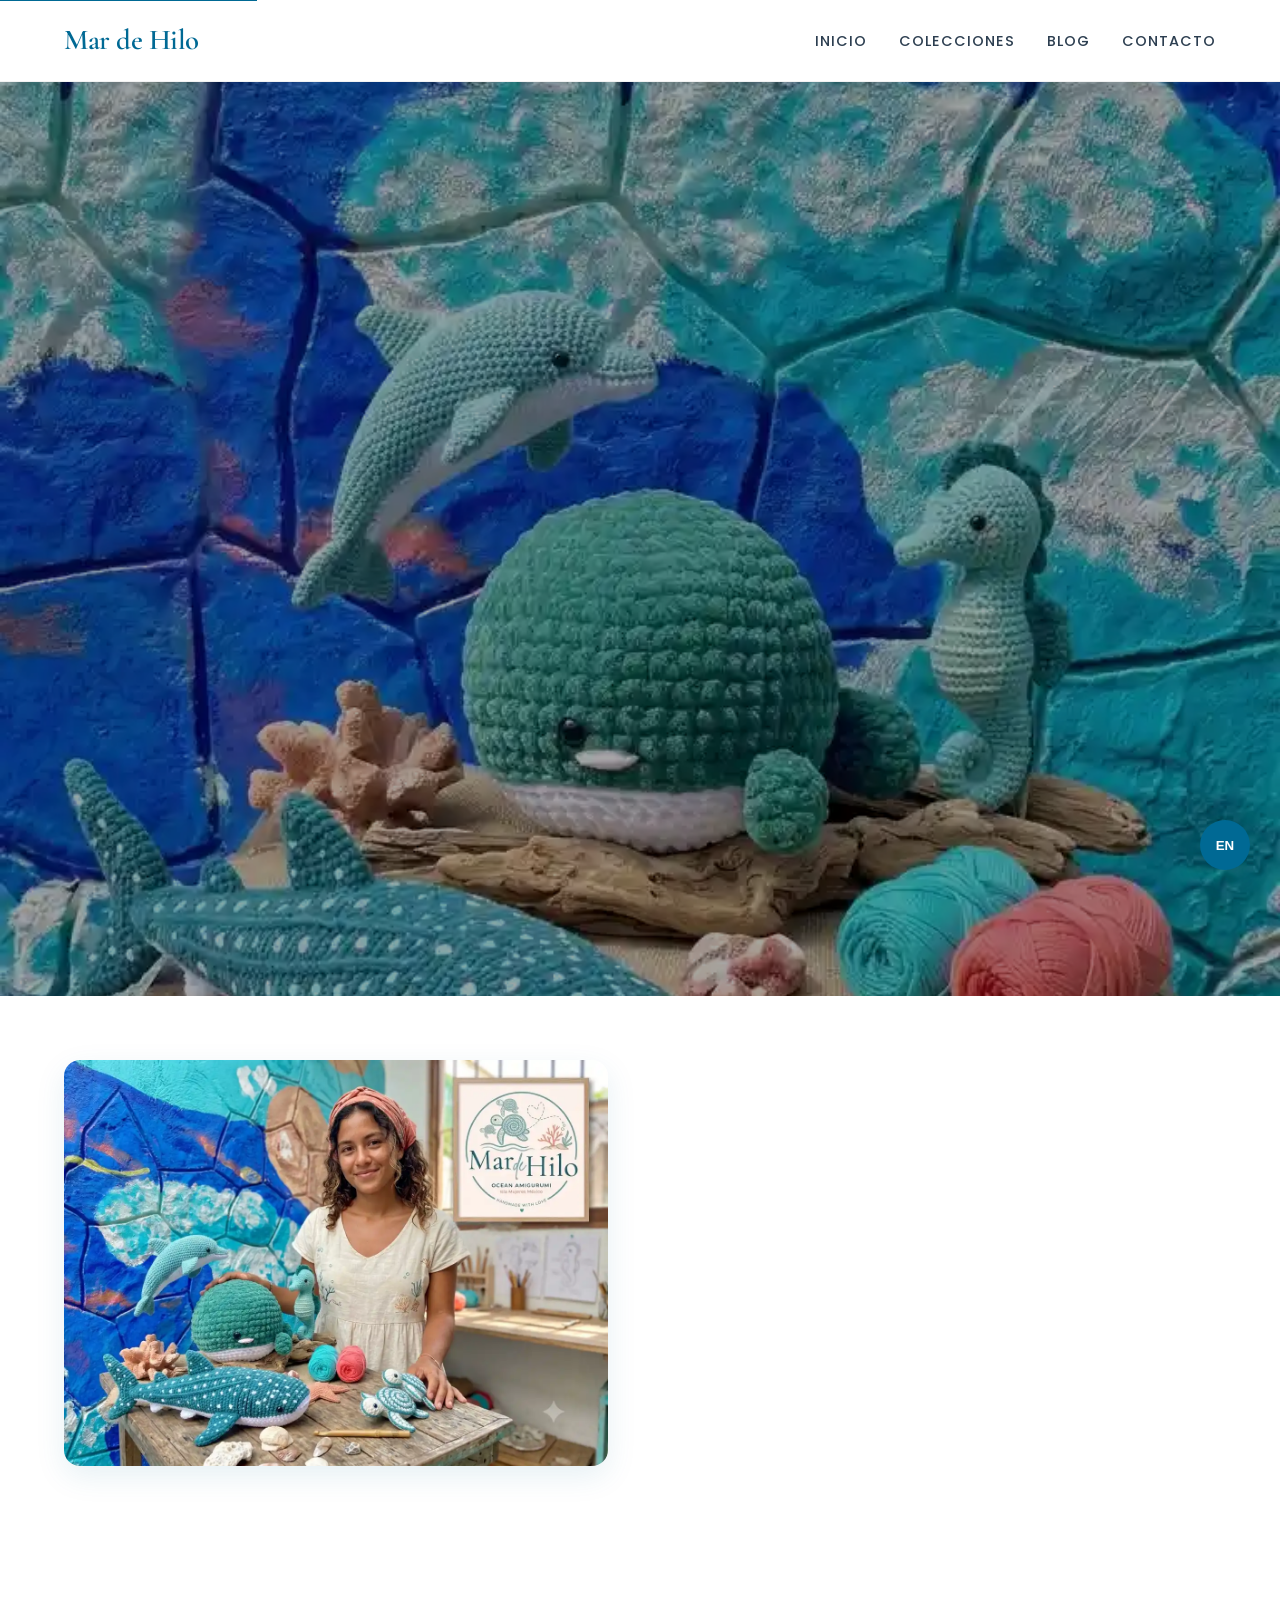
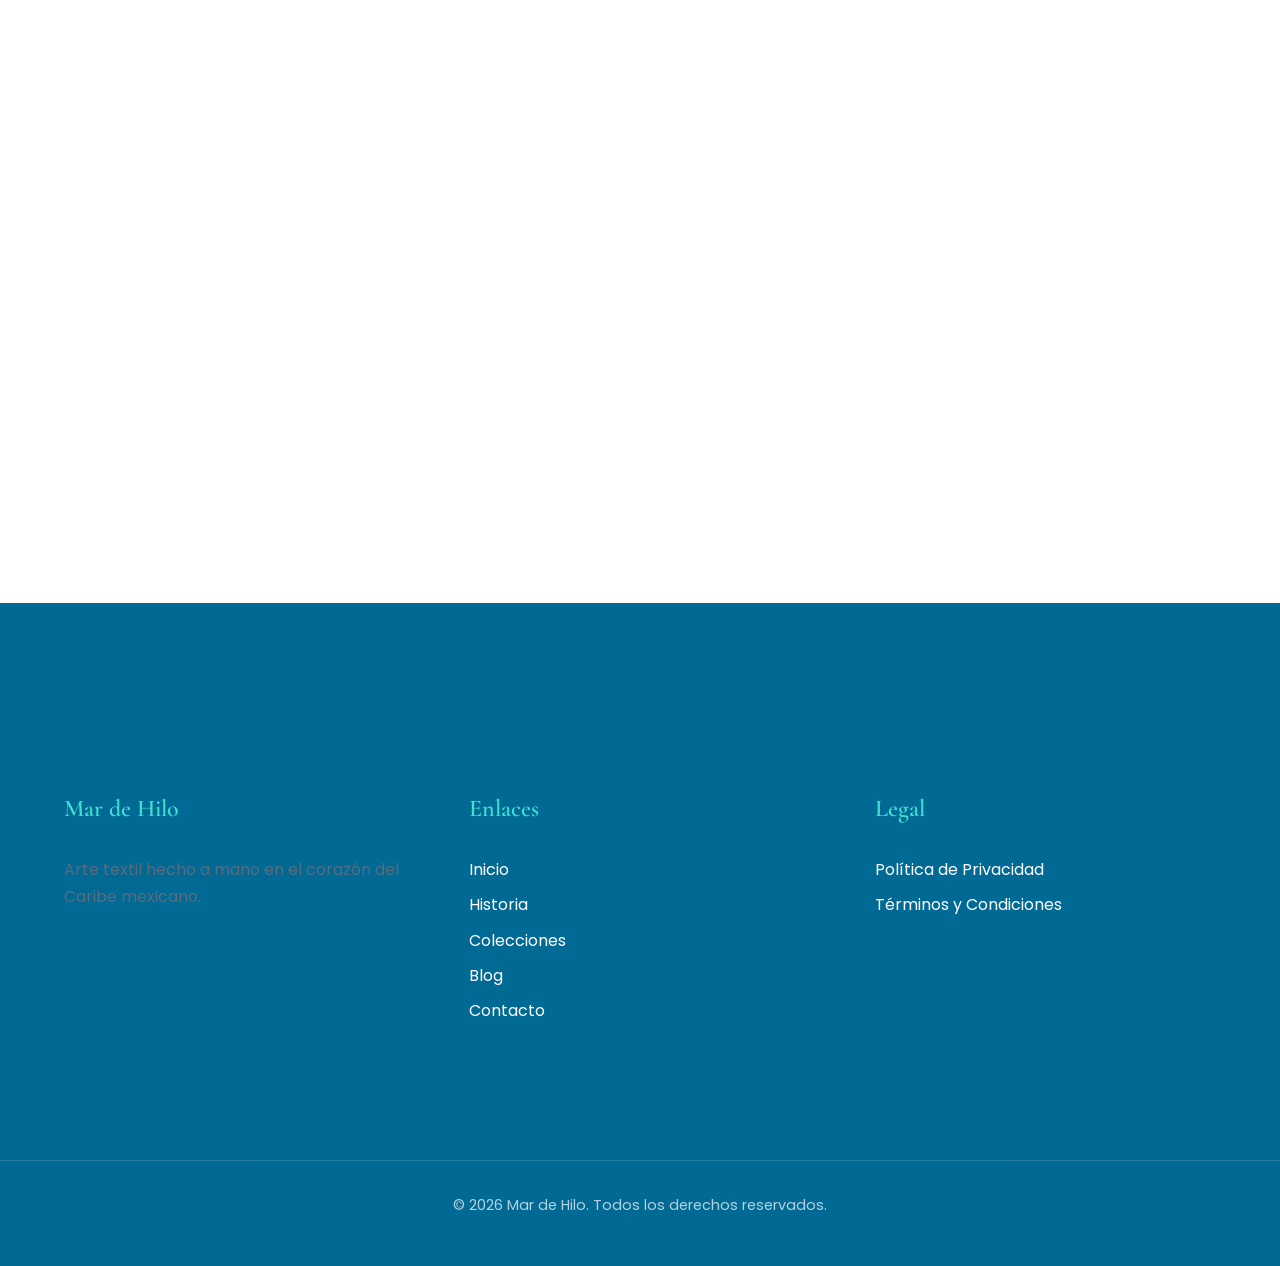
==== commit a4b82abe: "Actualizar about.html" ====
--- a/about.html
+++ b/about.html
@@ -54,10 +54,22 @@
 
     <main id="main" role="main">
         <!-- ===== HERO ===== -->
-        <section class="hero" aria-labelledby="about-hero-heading">
+        <section class="hero" aria-labelledby="hero-heading">
+            <!-- Imagen de fondo responsive -->
+            <picture>
+                <source media="(min-width: 1024px)" srcset="assets/hero-bg-desktop.webp" type="image/webp">
+                <source srcset="assets/hero-bg-mobile.webp" type="image/webp">
+                <img src="assets/hero-bg-desktop.png" alt="Playa de Isla Mujeres con agua turquesa y palmeras" width="1920" height="1080" loading="eager" fetchpriority="high">
+            </picture>
+
             <div class="hero-content fade-in">
-                <h1 id="about-hero-heading" data-i18n="page_about_title">Nuestra Historia</h1>
-                <p data-i18n="page_about_desc">Conoce a Meri y el origen de Mar de Hilo, donde el arte textil y el amor por el mar se encuentran.</p>
+                <span class="hero-subtitle" data-i18n="hero_subtitle">Ocean Amigurumi</span>
+                <h1 id="hero-heading" data-i18n="hero_title">Amigos Marinos Artesanales Inspirados en el Alma de Isla Mujeres</h1>
+                <p data-i18n="hero_desc">No vendemos juguetes. Creamos recuerdos, arte textil y historias que capturan la esencia del Caribe mexicano, tejidas completamente a mano.</p>
+                <div class="hero-buttons">
+                    <a href="collections.html" class="btn btn-primary" data-i18n="cta_shop">Ver Colección</a>
+                    <a href="about.html" class="btn btn-secondary" data-i18n="cta_meet">Conoce a Meri</a>
+                </div>
             </div>
         </section>
 
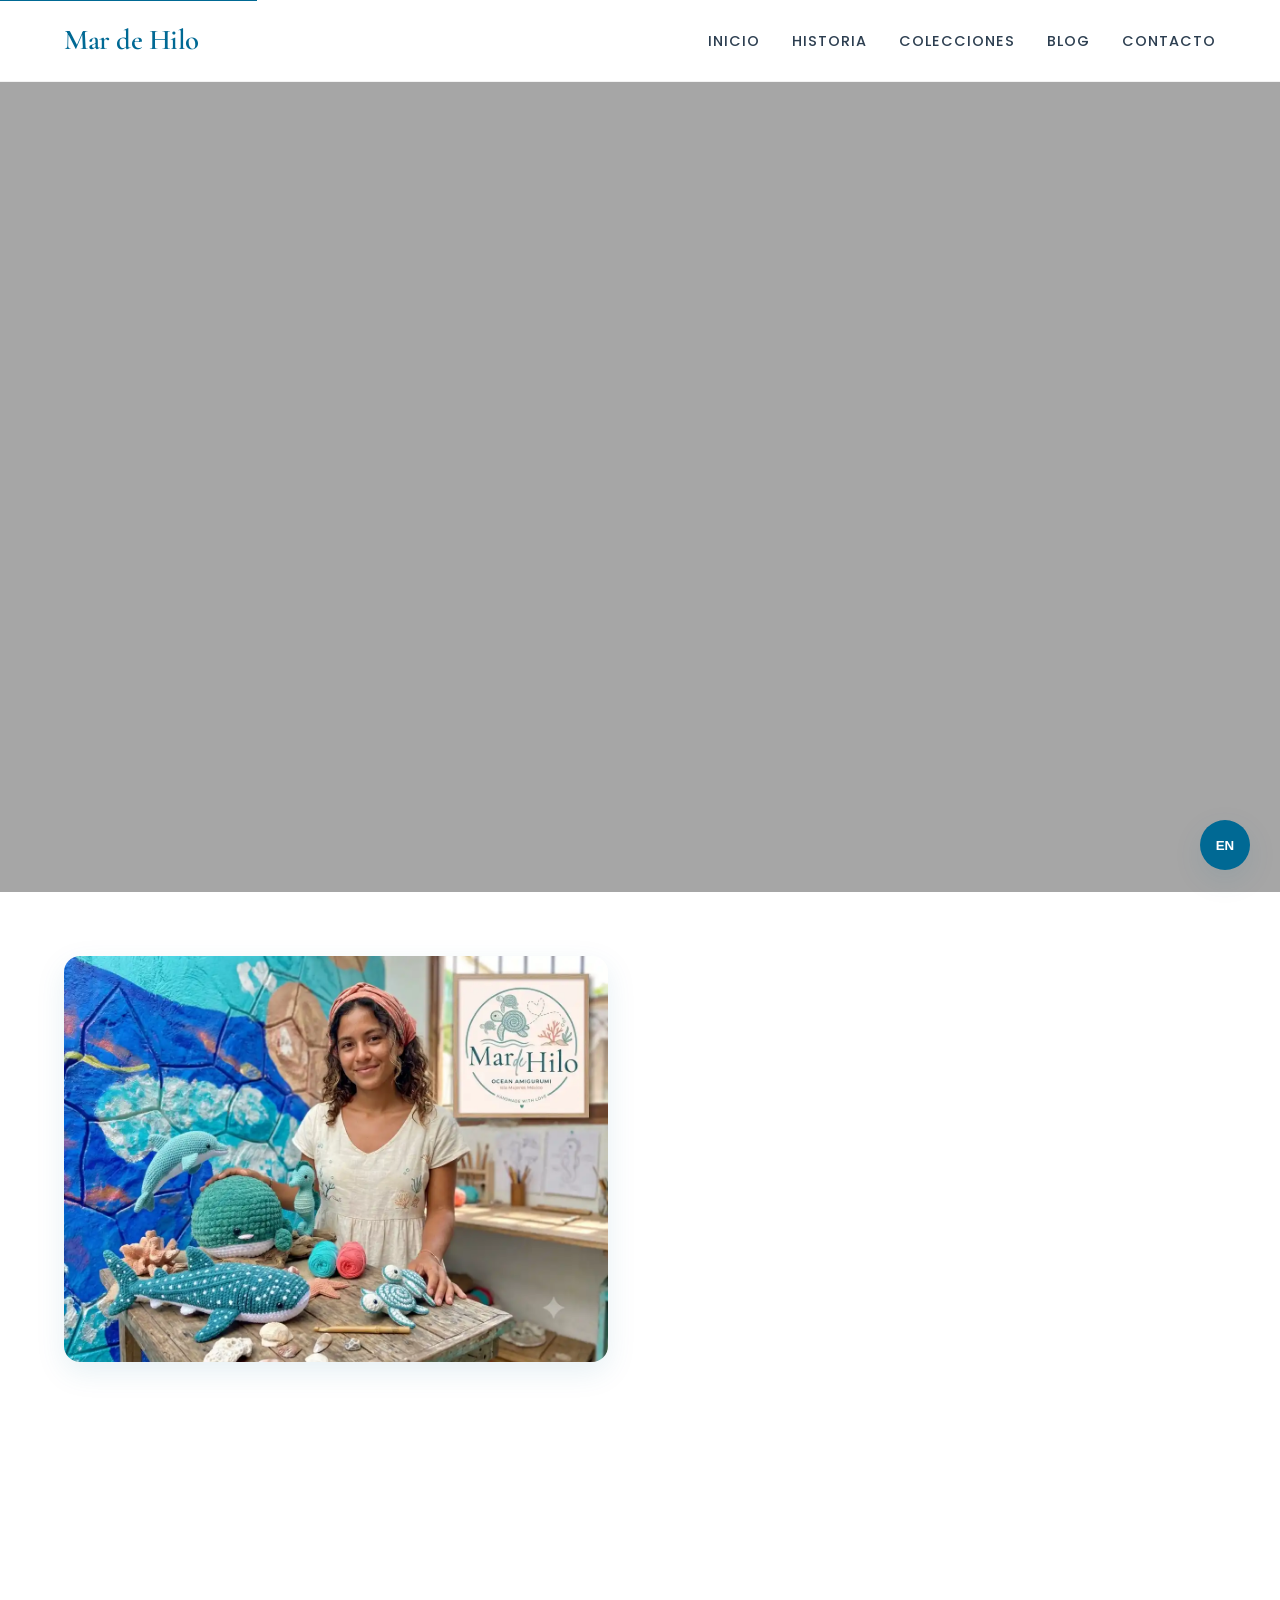
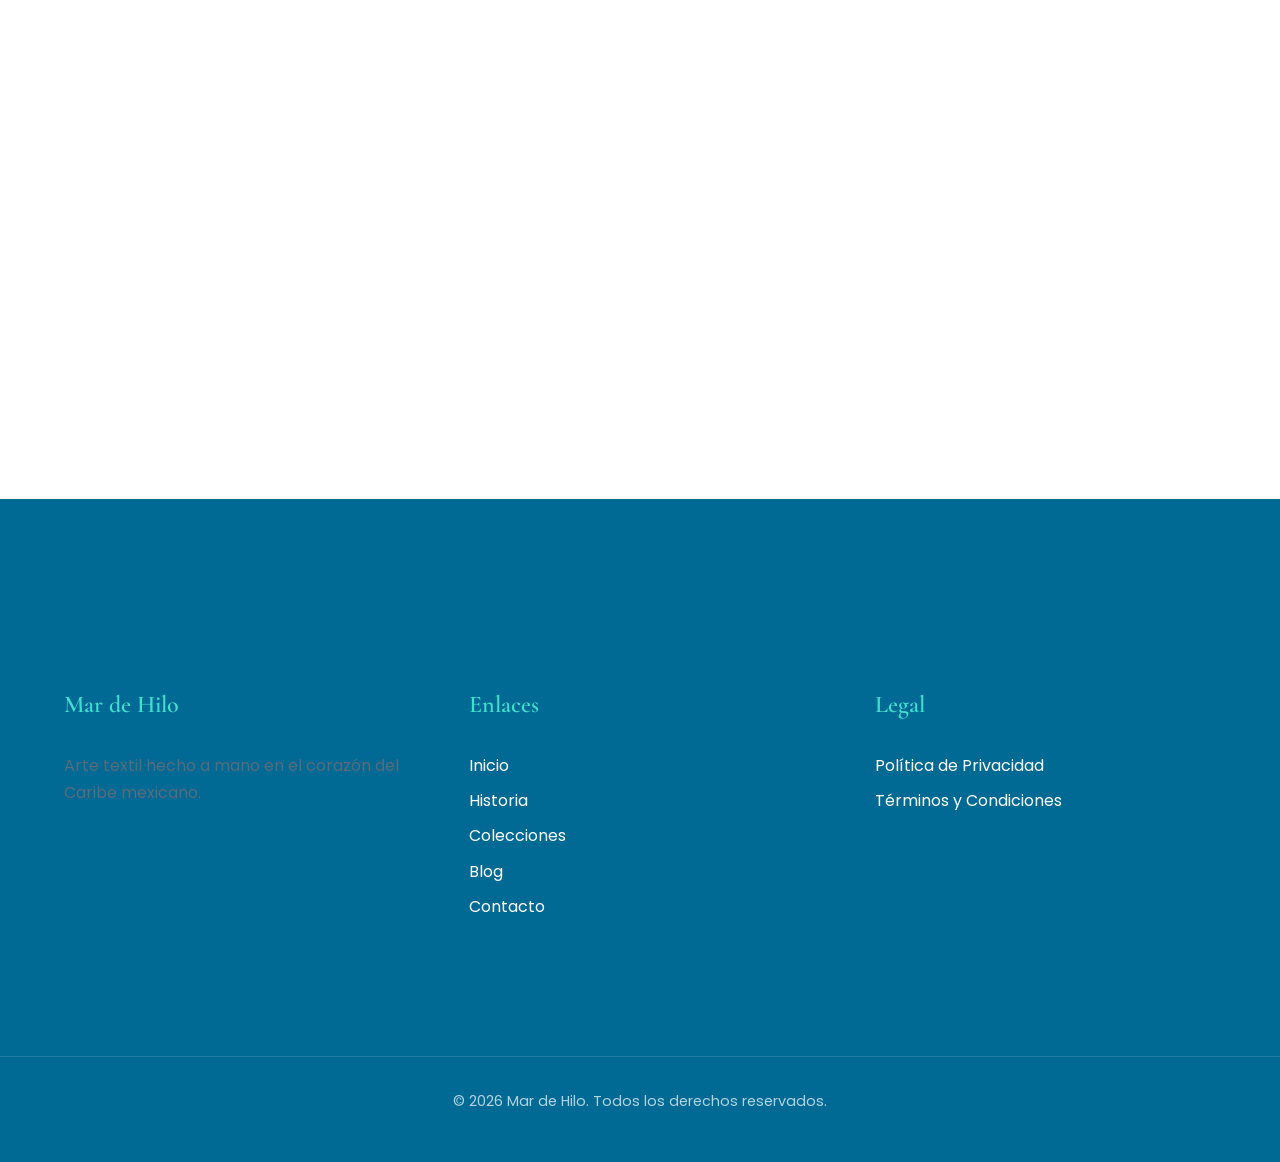
==== commit 82eedf00: "new index" ====
--- a/about.html
+++ b/about.html
@@ -1,32 +1,32 @@
 <!DOCTYPE html>
 <html lang="es">
 <head>
-    <meta charset="UTF-8">
-    <meta name="viewport" content="width=device-width, initial-scale=1.0">
+    <meta charset="UTF-8" />
+    <meta name="viewport" content="width=device-width, initial-scale=1.0" />
     <title>Nuestra Historia | Mar de Hilo Isla Mujeres</title>
-    <meta name="description" content="Conoce a Meri, la artesana detrás de Mar de Hilo. Descubre el proceso de 40+ horas para crear cada amigurumi de algodón orgánico en Isla Mujeres.">
-    <link rel="canonical" href="https://mardehilo.com/about.html">
+    <meta name="description" content="Conoce a Meri, la artesana detrás de Mar de Hilo. Descubre el proceso de 40+ horas para crear cada amigurumi de algodón orgánico en Isla Mujeres." />
+    <link rel="canonical" href="https://mardehilo.com/about.html" />
 
     <!-- Open Graph / Facebook -->
-    <meta property="og:type" content="website">
-    <meta property="og:url" content="https://mardehilo.com/about.html">
-    <meta property="og:title" content="Nuestra Historia | Mar de Hilo">
-    <meta property="og:description" content="Conoce a Meri, la artesana detrás de cada amigurumi tejido a mano en Isla Mujeres.">
-    <meta property="og:image" content="https://mardehilo.com/assets/meri-studio.webp">
+    <meta property="og:type" content="website" />
+    <meta property="og:url" content="https://mardehilo.com/about.html" />
+    <meta property="og:title" content="Nuestra Historia | Mar de Hilo" />
+    <meta property="og:description" content="Conoce a Meri, la artesana detrás de cada amigurumi tejido a mano en Isla Mujeres." />
+    <meta property="og:image" content="https://mardehilo.com/assets/meri-studio.webp" />
 
     <!-- Twitter -->
-    <meta name="twitter:card" content="summary_large_image">
-    <meta name="twitter:title" content="Nuestra Historia | Mar de Hilo">
-    <meta name="twitter:description" content="Conoce a Meri, la artesana detrás de cada amigurumi tejido a mano en Isla Mujeres.">
+    <meta name="twitter:card" content="summary_large_image" />
+    <meta name="twitter:title" content="Nuestra Historia | Mar de Hilo" />
+    <meta name="twitter:description" content="Conoce a Meri, la artesana detrás de cada amigurumi tejido a mano en Isla Mujeres." />
 
-    <link rel="alternate" hreflang="es" href="https://mardehilo.com/about.html?lang=es">
-    <link rel="alternate" hreflang="en" href="https://mardehilo.com/about.html?lang=en">
+    <link rel="alternate" hreflang="es" href="https://mardehilo.com/about.html?lang=es" />
+    <link rel="alternate" hreflang="en" href="https://mardehilo.com/about.html?lang=en" />
 
-    <link rel="preconnect" href="https://fonts.googleapis.com">
-    <link href="https://fonts.googleapis.com/css2?family=Cormorant+Garamond:wght@400;600&family=Poppins:wght@300;400;500&display=swap" rel="stylesheet">
-    <link rel="stylesheet" href="css/main.css">
+    <link rel="preconnect" href="https://fonts.googleapis.com" />
+    <link href="https://fonts.googleapis.com/css2?family=Cormorant+Garamond:wght@400;600&family=Poppins:wght@300;400;500&display=swap" rel="stylesheet" />
+    <link rel="stylesheet" href="css/main.css" />
 
-    <!-- Schema.org para la página About (opcional) -->
+    <!-- Schema.org para la página About -->
     <script type="application/ld+json">
     {
       "@context": "https://schema.org",
@@ -45,6 +45,7 @@
             <a href="./" class="logo">Mar de Hilo</a>
             <ul class="nav-links">
                 <li><a href="./" data-i18n="nav_home">Inicio</a></li>
+                <li><a href="about.html" data-i18n="nav_about">Historia</a></li>
                 <li><a href="collections.html" data-i18n="nav_collections">Colecciones</a></li>
                 <li><a href="blog.html" data-i18n="nav_blog">Blog</a></li>
                 <li><a href="contact.html" data-i18n="nav_contact">Contacto</a></li>
@@ -54,22 +55,10 @@
 
     <main id="main" role="main">
         <!-- ===== HERO ===== -->
-        <section class="hero" aria-labelledby="hero-heading">
-            <!-- Imagen de fondo responsive -->
-            <picture>
-                <source media="(min-width: 1024px)" srcset="assets/hero-bg-desktop.webp" type="image/webp">
-                <source srcset="assets/hero-bg-mobile.webp" type="image/webp">
-                <img src="assets/hero-bg-desktop.png" alt="Playa de Isla Mujeres con agua turquesa y palmeras" width="1920" height="1080" loading="eager" fetchpriority="high">
-            </picture>
-
+        <section class="hero" aria-labelledby="about-hero-heading">
             <div class="hero-content fade-in">
-                <span class="hero-subtitle" data-i18n="hero_subtitle">Ocean Amigurumi</span>
-                <h1 id="hero-heading" data-i18n="hero_title">Amigos Marinos Artesanales Inspirados en el Alma de Isla Mujeres</h1>
-                <p data-i18n="hero_desc">No vendemos juguetes. Creamos recuerdos, arte textil y historias que capturan la esencia del Caribe mexicano, tejidas completamente a mano.</p>
-                <div class="hero-buttons">
-                    <a href="collections.html" class="btn btn-primary" data-i18n="cta_shop">Ver Colección</a>
-                    <a href="about.html" class="btn btn-secondary" data-i18n="cta_meet">Conoce a Meri</a>
-                </div>
+                <h1 id="about-hero-heading" data-i18n="page_about_title">Nuestra Historia</h1>
+                <p data-i18n="page_about_desc">Conoce a Meri y el origen de Mar de Hilo, donde el arte textil y el amor por el mar se encuentran.</p>
             </div>
         </section>
 
@@ -77,7 +66,7 @@
         <section class="container about-brand" aria-labelledby="meri-heading">
             <div class="about-brand-wrapper">
                 <div class="about-brand-image">
-                    <img src="assets/meri-studio.webp" alt="Meri tejiendo un amigurumi en su estudio con vista al mar en Isla Mujeres" width="600" height="400" loading="lazy" decoding="async">
+                    <img src="assets/meri-studio.webp" alt="Meri tejiendo un amigurumi en su estudio con vista al mar en Isla Mujeres" width="600" height="400" loading="lazy" decoding="async" />
                 </div>
                 <div class="about-brand-text">
                     <h2 id="meri-heading" class="fade-in" data-i18n="about_meri_title">Conoce a Meri</h2>
@@ -143,4 +132,4 @@
     <button class="lang-toggle" id="langToggle" aria-label="Cambiar idioma">EN</button>
     <script type="module" src="js/main.js"></script>
 </body>
-</html>+</html>
